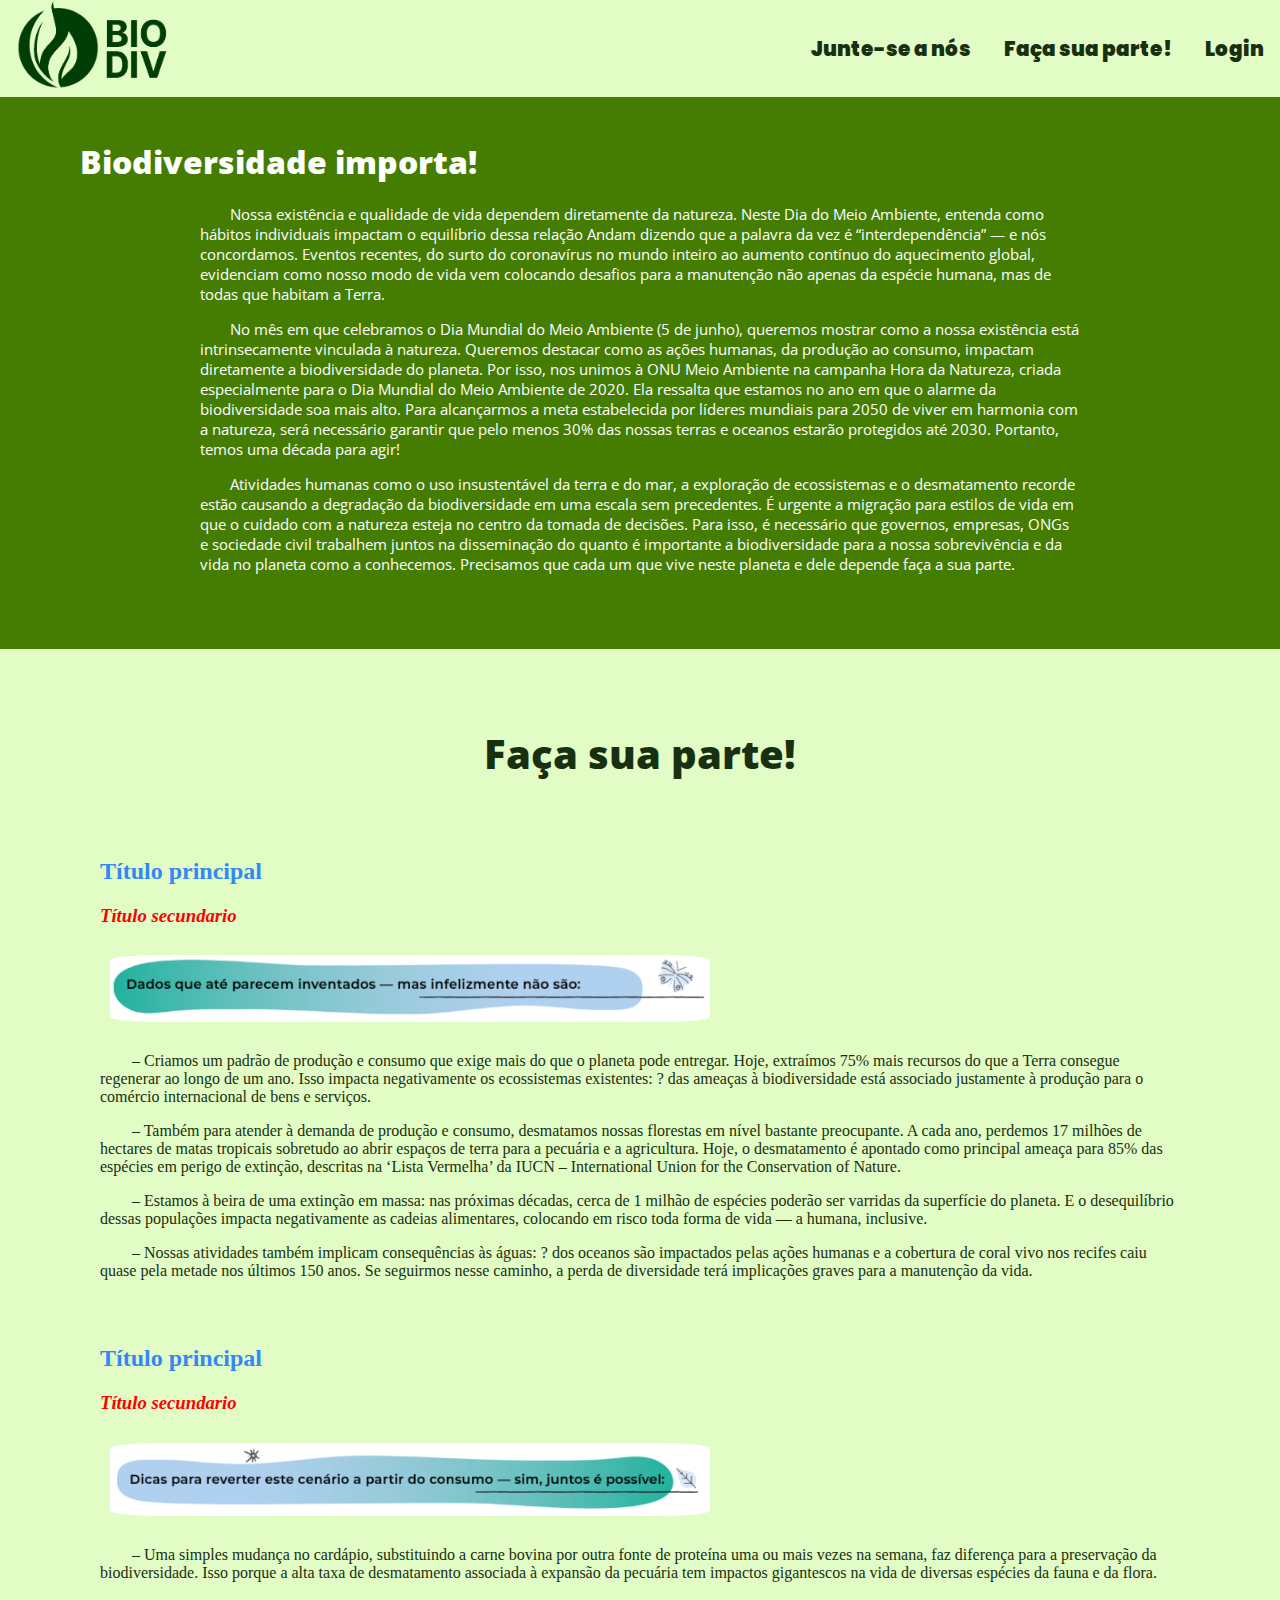
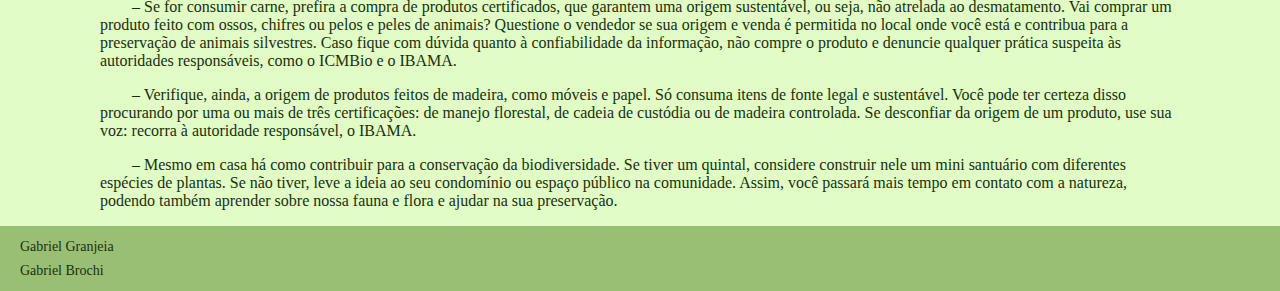
==== index.html @ ea5380e3 "novo" ====
<!DOCTYPE html>
<html lang="pt-br">
<head>
    <meta charset="UTF-8">
    <meta name="viewport" content="width=device-width, initial-scale=1.0">
    <title>Biodiversidade importa!</title>
    <link rel="stylesheet" href="style.css">
    <link rel="shortcut icon" href="icons/favicon.ico" type="image/x-icon">
</head>
<body>
    <header>
        <nav class="navBar">
            <a href="index.html"><img src="assets/Logo.png" alt="Logo"></a>
            <a href="cadastro.html">Junte-se a nós</a>
            <a href="#facaSuaParte">Faça sua parte!</a>
            <a href="login.html">Login</a>
        </nav>
    </header>
    <main>
        <div class="informacoesPrincipais">
            <h1>Biodiversidade importa!</h1>
            <p>&emsp;&emsp;Nossa existência e qualidade de vida dependem diretamente da natureza. Neste Dia do Meio Ambiente, entenda como hábitos individuais impactam o equilíbrio dessa relação Andam dizendo que a palavra da vez é “interdependência” — e nós concordamos. Eventos recentes, do surto do coronavírus no mundo inteiro ao aumento contínuo do aquecimento global, evidenciam como nosso modo de vida vem colocando desafios para a manutenção não apenas da espécie humana, mas de todas que habitam a Terra.  </p>
            <p>&emsp;&emsp;No mês em que celebramos o Dia Mundial do Meio Ambiente (5 de junho), queremos mostrar como a nossa existência está intrinsecamente vinculada à natureza. Queremos destacar como as ações humanas, da produção ao consumo, impactam diretamente a biodiversidade do planeta. Por isso, nos unimos à ONU Meio Ambiente na campanha Hora da Natureza, criada especialmente para o Dia Mundial do Meio Ambiente de 2020. Ela ressalta que estamos no ano em que o alarme da biodiversidade soa mais alto. Para alcançarmos a meta estabelecida por líderes mundiais para 2050 de viver em harmonia com a natureza, será necessário garantir que pelo menos 30% das nossas terras e oceanos estarão protegidos até 2030. Portanto, temos uma década para agir! </p>
            <p>&emsp;&emsp;Atividades humanas como o uso insustentável da terra e do mar, a exploração de ecossistemas e o desmatamento recorde estão causando a degradação da biodiversidade em uma escala sem precedentes. É urgente a migração para estilos de vida em que o cuidado com a natureza esteja no centro da tomada de decisões. Para isso, é necessário que governos, empresas, ONGs e sociedade civil trabalhem juntos na disseminação do quanto é importante a biodiversidade para a nossa sobrevivência e da vida no planeta como a conhecemos. Precisamos que cada um que vive neste planeta e dele depende faça a sua parte. </p>
        </div>
        <div id="facaSuaParte">
            <h1>Faça sua parte!</h1>
            <div class="dicasDoQueFazer">             
                <div class="conteudo">
                  <h2>Título principal</h2>
                  <h3>Título secundario</h3>
                  <div class="imgEntreAssuntos">
                    <img src="assets/itensArtboard-1-copy-1024x124.png" alt="chamada">
                  </div>  
                  <p>&emsp;&emsp;– Criamos um padrão de produção e consumo que exige mais do que o planeta pode entregar. Hoje, extraímos 75% mais recursos do que a Terra consegue regenerar ao longo de um ano. Isso impacta negativamente os ecossistemas existentes: ? das ameaças à biodiversidade está associado justamente à produção para o comércio internacional de bens e serviços.</p>
                  <p>&emsp;&emsp;– Também para atender à demanda de produção e consumo, desmatamos nossas florestas em nível bastante preocupante. A cada ano, perdemos 17 milhões de hectares de matas tropicais sobretudo ao abrir espaços de terra para a pecuária e a agricultura. Hoje, o desmatamento é apontado como principal ameaça para 85% das espécies em perigo de extinção, descritas na ‘Lista Vermelha’ da IUCN – International Union for the Conservation of Nature. </p>
                  <p>&emsp;&emsp;– Estamos à beira de uma extinção em massa: nas próximas décadas, cerca de 1 milhão de espécies poderão ser varridas da superfície do planeta. E o desequilíbrio dessas populações impacta negativamente as cadeias alimentares, colocando em risco toda forma de vida — a humana, inclusive.</p>
                  <p>&emsp;&emsp;– Nossas atividades também implicam consequências às águas: ? dos oceanos são impactados pelas ações humanas e a cobertura de coral vivo nos recifes caiu quase pela metade nos últimos 150 anos. Se seguirmos nesse caminho, a perda de diversidade terá implicações graves para a manutenção da vida. </p>
                </div>
              </div>
              <div class="dicasDoQueFazer">              
                <div class="conteudo">
                  <h2>Título principal</h2>
                  <h3>Título secundario</h3>
                  <div class="imgEntreAssuntos">
                    <img src="assets/2.PNG" alt="chamada">
                  </div>  
                  <p>&emsp;&emsp;– Uma simples mudança no cardápio, substituindo a carne bovina por outra fonte de proteína uma ou mais vezes na semana, faz diferença para a preservação da biodiversidade. Isso porque a alta taxa de desmatamento associada à expansão da pecuária tem impactos gigantescos na vida de diversas espécies da fauna e da flora. </p>
                  <p>&emsp;&emsp;– Se for consumir carne, prefira a compra de produtos certificados, que garantem uma origem sustentável, ou seja, não atrelada ao desmatamento. Vai comprar um produto feito com ossos, chifres ou pelos e peles de animais? Questione o vendedor se sua origem e venda é permitida no local onde você está e contribua para a preservação de animais silvestres. Caso fique com dúvida quanto à confiabilidade da informação, não compre o produto e denuncie qualquer prática suspeita às autoridades responsáveis, como o ICMBio e o IBAMA. </p>
                  <p>&emsp;&emsp;– Verifique, ainda, a origem de produtos feitos de madeira, como móveis e papel. Só consuma itens de fonte legal e sustentável. Você pode ter certeza disso procurando por uma ou mais de três certificações: de manejo florestal, de cadeia de custódia ou de madeira controlada. Se desconfiar da origem de um produto, use sua voz: recorra à autoridade responsável, o IBAMA.</p>
                  <p>&emsp;&emsp;– Mesmo em casa há como contribuir para a conservação da biodiversidade. Se tiver um quintal, considere construir nele um mini santuário com diferentes espécies de plantas. Se não tiver, leve a ideia ao seu condomínio ou espaço público na comunidade. Assim, você passará mais tempo em contato com a natureza, podendo também aprender sobre nossa fauna e flora e ajudar na sua preservação. </p>
                </div>
              </div>
        </div>
    </main>
    <footer>
        <a href="https://gabriel-16n5.github.io/cv/">Gabriel Granjeia</a>
        <a href="https://gabrielbrochi.github.io/Curriculum-Vitae/">Gabriel Brochi</a>
    </footer>
</body>
</html>
---- style.css ----
@import url('https://fonts.googleapis.com/css2?family=Sour+Gummy:ital,wght@0,100..900;1,100..900&display=swap');
@import url('https://fonts.googleapis.com/css2?family=Poppins:ital,wght@0,100;0,200;0,300;0,400;0,500;0,600;0,700;0,800;0,900;1,100;1,200;1,300;1,400;1,500;1,600;1,700;1,800;1,900&family=Sour+Gummy:ital,wght@0,100..900;1,100..900&display=swap');
@import url('https://fonts.googleapis.com/css2?family=Open+Sans:ital,wght@0,300..800;1,300..800&display=swap');

/* 
    Regra das cores:
        BG: #ffffff
        PRINCIPAL: 
        Secundário: 
        Terciario: 
        Extra: 
*/

body {
    background-color: #ffffff;
    margin: 0;
}

header {
    background-color: #E2FCC5;
}

.navBar {
    width: 100%;
    display: flex;
    align-items: center;
    justify-content: space-around;
    font-weight: 900;
    font-size: 20px;

}

/* configura aqui a imagem no logo no canto esquerdo superior esquerdo */
.navBar img {
    width: 20%;
    height: 20%;
}

.navBar a {
    text-decoration: none;
    align-content: center;
    font-family: 'Poppins', sans-serif;
    color: #193010;
}
.navBar a:hover {
    color:#678C30;
}

.informacoesPrincipais {
    border-top: 1px solid transparent;
    background-color: #447D02;
    color: #ffffff;
}

.informacoesPrincipais {
    padding-bottom: 60px;
}

.informacoesPrincipais p {
    margin-left: 200px;
    margin-right: 200px;
    font-size: 15px;
    font-weight: 400;
    font-family: "Open Sans", sans-serif;
}

.informacoesPrincipais h1 {
    color: #ffffff;
    font-size: 32px;
    padding-top: 20px;
    font-family: "Open Sans", sans-serif;
    font-weight: 900;
    margin-left: 80px;
}

#facaSuaParte {
    align-content: center;
    background-color: #E2FCC5;
}

#facaSuaParte h1 {
    font-size: 40px;
    padding-top: 50px;
    font-family: "Open Sans", sans-serif;
    font-weight: 900;
    color: #193010;
    text-align: center;
}

.dicasDoQueFazer {
    display: inline-block;
    vertical-align: top;
    margin-left: 100px;
    margin-right: 100px;
    margin-top: 30px;
}

.dicasDoQueFazer {
    display: inline-block;
    vertical-align: top;
    margin-left: 100px;
    margin-right: 100px;
    margin-top: 30px;
}

.dicasDoQueFazer p {
    color: #193010;
}

.dicasDoQueFazer h2 {
    color: #3388f5;
}

.dicasDoQueFazer h3 {
    font-style: italic;
    color: red;
}

.conteudo {
    align-items: center;
    width: 100%;
}

.dicasDoQueFazer img {
    object-fit: cover;
    width: 100%;
    height: 700px;
    border-radius: 8%;
}

.imgEntreAssuntos {
    padding: 10px;
    margin-right: 20px;
    width: 100%;
    overflow: hidden;
}

.imgEntreAssuntos img {
    max-width: 600px;
    height: auto;
    object-fit: contain;
}

footer { 
    border-top: 5px solid transparent;
    border-bottom: 10px solid transparent;
    text-align: center; 
    background-color: #99BF73; 
    color: #ffffff; 
    height: 50px; 
    width: 100%; 
    position: relative; 
    bottom: 0; 
}

footer a {
    color: #193010; 
    margin-top: 8px;
    margin-left: 20px;
    display: flex;
    align-items: center;
    justify-content: flex-start;
    text-align: center;
    font-size: 14px;
    text-decoration: none;
}
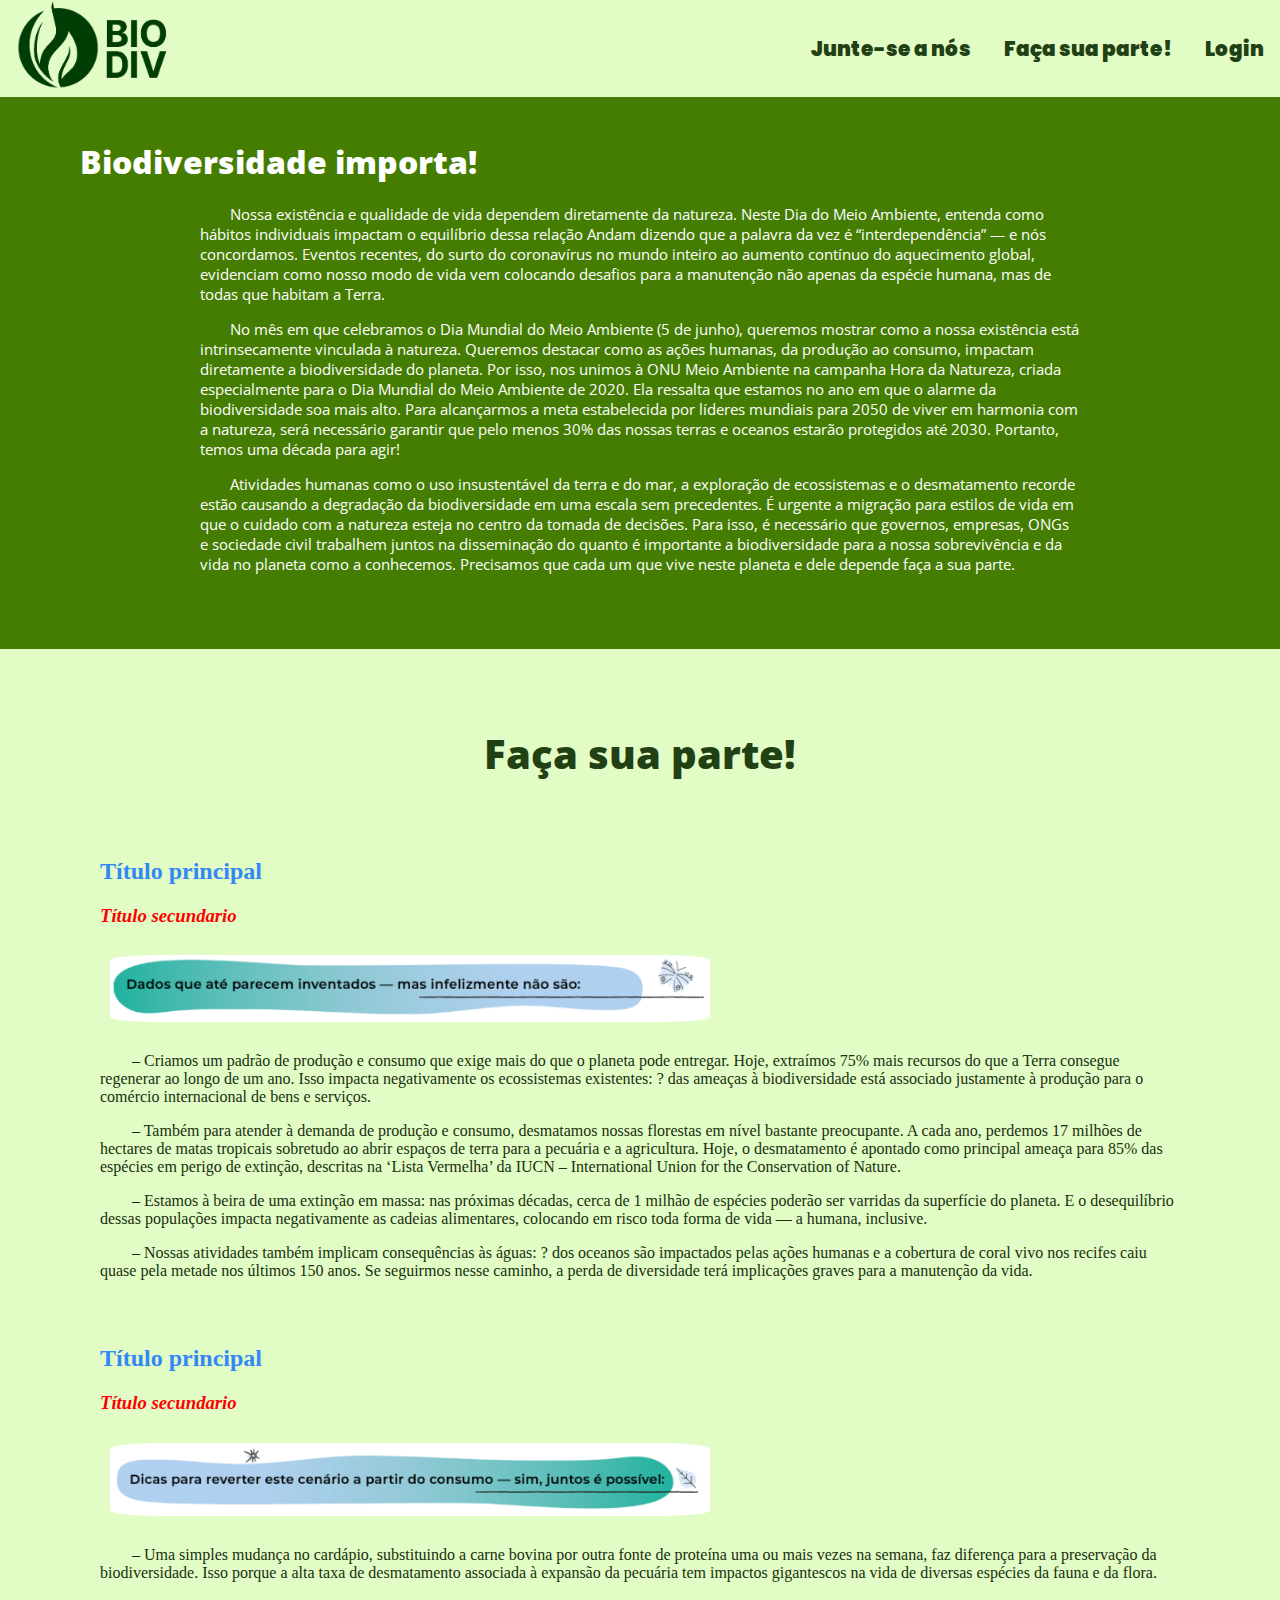
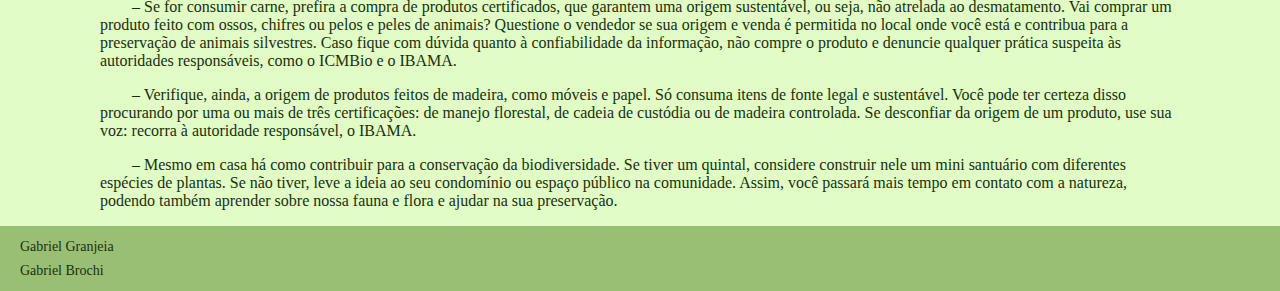
==== commit 498a006a: "1" ====
--- a/index.html
+++ b/index.html
@@ -6,6 +6,7 @@
     <title>Biodiversidade importa!</title>
     <link rel="stylesheet" href="style.css">
     <link rel="shortcut icon" href="icons/favicon.ico" type="image/x-icon">
+    <link rel="stylesheet" href="https://fonts.googleapis.com/css2?family=Material+Symbols+Outlined" />
 </head>
 <body>
     <header>
--- a/style.css
+++ b/style.css
@@ -30,7 +30,6 @@
 
 }
 
-/* configura aqui a imagem no logo no canto esquerdo superior esquerdo */
 .navBar img {
     width: 20%;
     height: 20%;
@@ -40,10 +39,14 @@
     text-decoration: none;
     align-content: center;
     font-family: 'Poppins', sans-serif;
-    color: #193010;
+    color: #214013;
 }
 .navBar a:hover {
     color:#678C30;
+}
+
+.navBar i {
+    color: #214013;
 }
 
 .informacoesPrincipais {
@@ -83,7 +86,7 @@
     padding-top: 50px;
     font-family: "Open Sans", sans-serif;
     font-weight: 900;
-    color: #193010;
+    color: #214013;
     text-align: center;
 }
 
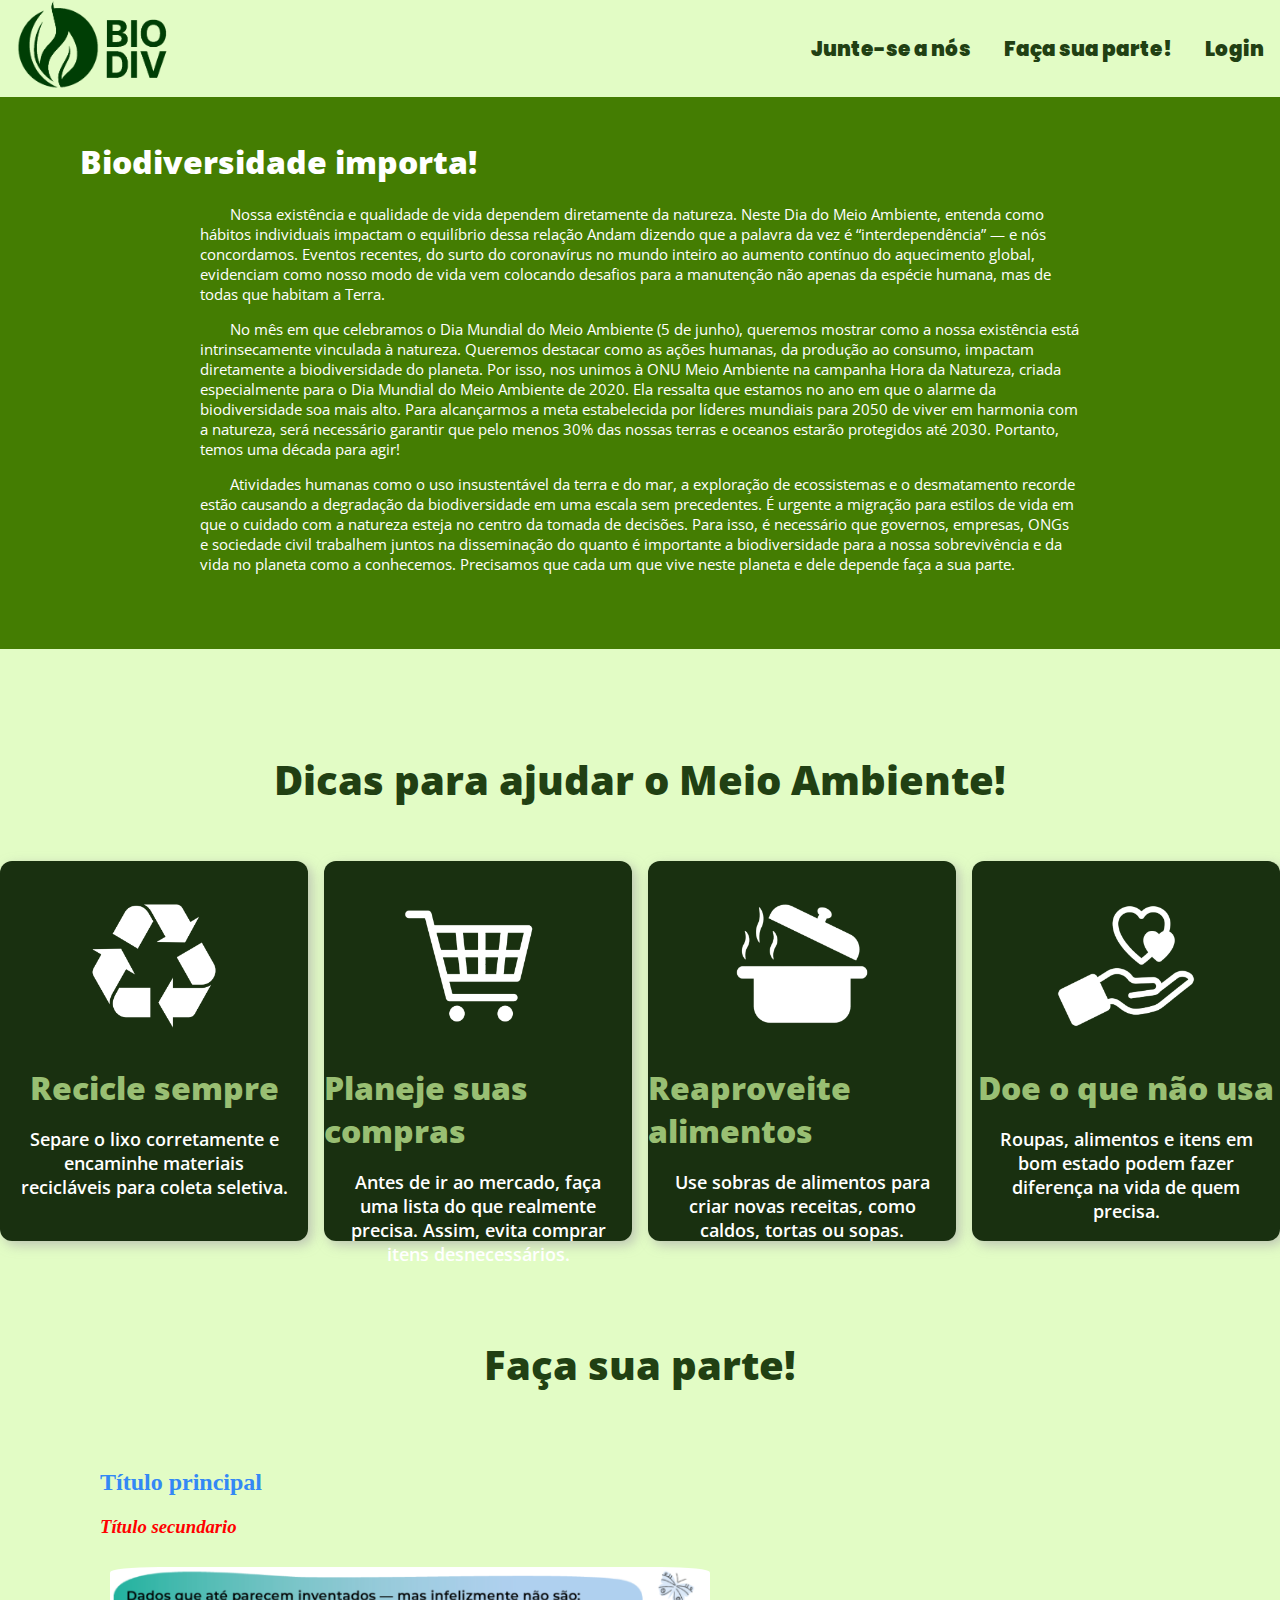
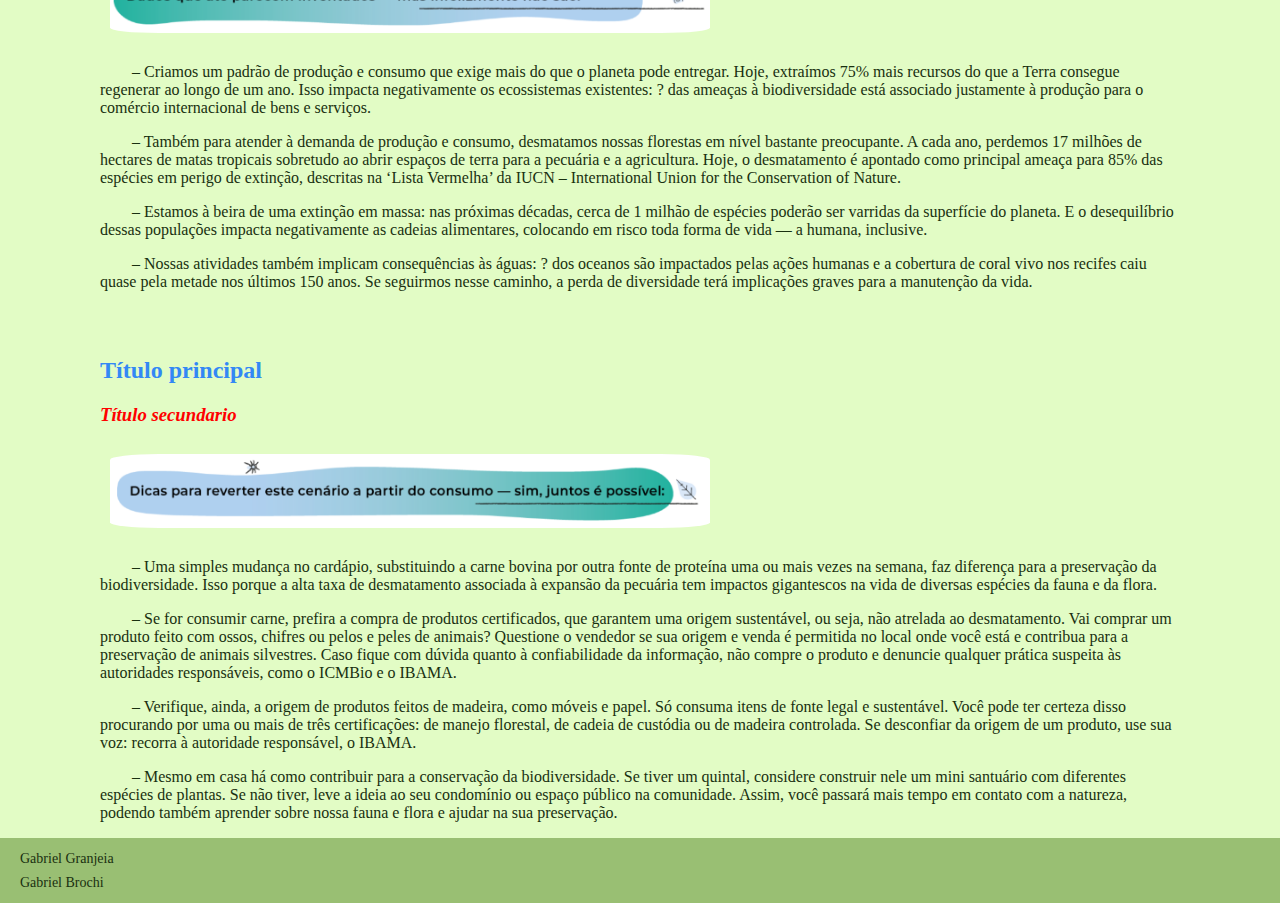
==== commit 949aa0bf: "cards" ====
--- a/index.html
+++ b/index.html
@@ -24,6 +24,40 @@
             <p>&emsp;&emsp;No mês em que celebramos o Dia Mundial do Meio Ambiente (5 de junho), queremos mostrar como a nossa existência está intrinsecamente vinculada à natureza. Queremos destacar como as ações humanas, da produção ao consumo, impactam diretamente a biodiversidade do planeta. Por isso, nos unimos à ONU Meio Ambiente na campanha Hora da Natureza, criada especialmente para o Dia Mundial do Meio Ambiente de 2020. Ela ressalta que estamos no ano em que o alarme da biodiversidade soa mais alto. Para alcançarmos a meta estabelecida por líderes mundiais para 2050 de viver em harmonia com a natureza, será necessário garantir que pelo menos 30% das nossas terras e oceanos estarão protegidos até 2030. Portanto, temos uma década para agir! </p>
             <p>&emsp;&emsp;Atividades humanas como o uso insustentável da terra e do mar, a exploração de ecossistemas e o desmatamento recorde estão causando a degradação da biodiversidade em uma escala sem precedentes. É urgente a migração para estilos de vida em que o cuidado com a natureza esteja no centro da tomada de decisões. Para isso, é necessário que governos, empresas, ONGs e sociedade civil trabalhem juntos na disseminação do quanto é importante a biodiversidade para a nossa sobrevivência e da vida no planeta como a conhecemos. Precisamos que cada um que vive neste planeta e dele depende faça a sua parte. </p>
         </div>
+        <h4>Dicas para ajudar o Meio Ambiente!</h4>
+        <div id="cards">
+          <div class="card">
+            <img src="assets/Reciclagem.png">
+            <div>
+              <h1>Recicle sempre</h1>
+              <h2>Separe o lixo corretamente e encaminhe materiais recicláveis para coleta seletiva.</h2>
+            </div>
+          </div>
+
+          <div class="card">
+            <img src="assets/Carrinho.png">
+            <div>
+              <h1>Planeje suas compras</h1>
+              <h2>Antes de ir ao mercado, faça uma lista do que realmente precisa. Assim, evita comprar itens desnecessários.</h2>
+            </div>
+          </div>
+
+          <div class="card">
+            <img src="assets/Panela.png">
+            <div>
+              <h1>Reaproveite alimentos</h1>
+              <h2>Use sobras de alimentos para criar novas receitas, como caldos, tortas ou sopas.</h2>
+            </div>
+          </div>
+
+          <div class="card">
+            <img src="assets/Doacao.png">
+            <div>
+              <h1>Doe o que não usa</h1>
+              <h2>Roupas, alimentos e itens em bom estado podem fazer diferença na vida de quem precisa.</h2>
+            </div>
+          </div>
+        </div>  
         <div id="facaSuaParte">
             <h1>Faça sua parte!</h1>
             <div class="dicasDoQueFazer">             
--- a/style.css
+++ b/style.css
@@ -12,7 +12,7 @@
 */
 
 body {
-    background-color: #ffffff;
+    background-color: #E2FCC5;
     margin: 0;
 }
 
@@ -41,8 +41,9 @@
     font-family: 'Poppins', sans-serif;
     color: #214013;
 }
+
 .navBar a:hover {
-    color:#678C30;
+    color: #678C30;
 }
 
 .navBar i {
@@ -74,6 +75,75 @@
     font-family: "Open Sans", sans-serif;
     font-weight: 900;
     margin-left: 80px;
+}
+
+h4 {
+    display: flex;
+    justify-content: center;
+    font-size: 40px;
+    padding-top: 50px;
+    font-family: "Open Sans", sans-serif;
+    font-weight: 900;
+    color: #214013;
+    text-align: start;
+}
+
+#cards {
+    display: flex;
+    justify-content: center;
+    align-items: flex-start;
+    height: 400px;
+    font-family: "Open Sans", sans-serif;
+    gap: 16px;
+}
+
+.card {
+    display: flex;
+    justify-content: flex-start;
+    align-items: center;
+    flex-direction: column;
+    background-color: #193010;
+    width: 400px;
+    height: 380px;
+    border-radius: 12px;
+    box-shadow: 4px 4px 12px #aaaa;
+}
+
+.card img {
+    display: block;
+    margin-top: 30px;
+    width: 150px;
+    height: 150px;
+    border-top-left-radius: 12px;
+    border-top-right-radius: 12px;
+}
+
+.card h1 {
+    display: flex;
+    margin-top: 25px;
+    margin-bottom: 6px;
+    font-size: 32px;
+    font-weight: 800;
+    font-family: "Open Sans", sans-serif;
+    color: #99BF73;
+}
+
+.card h2 {
+    text-align: center;
+    margin: 0 19px;
+    padding: 8px 0;
+    font-size: 18px;
+    font-weight: 600;
+    font-family: "Open Sans", sans-serif;
+    color: #ffffff;
+}
+
+.card div {
+    display: flex;
+    flex-direction: column;
+    align-items: center;
+    gap: 4px;
+    height: 50%;
 }
 
 #facaSuaParte {
@@ -144,20 +214,20 @@
     object-fit: contain;
 }
 
-footer { 
+footer {
     border-top: 5px solid transparent;
     border-bottom: 10px solid transparent;
-    text-align: center; 
-    background-color: #99BF73; 
-    color: #ffffff; 
-    height: 50px; 
-    width: 100%; 
-    position: relative; 
-    bottom: 0; 
+    text-align: center;
+    background-color: #99BF73;
+    color: #ffffff;
+    height: 50px;
+    width: 100%;
+    position: relative;
+    bottom: 0;
 }
 
 footer a {
-    color: #193010; 
+    color: #193010;
     margin-top: 8px;
     margin-left: 20px;
     display: flex;
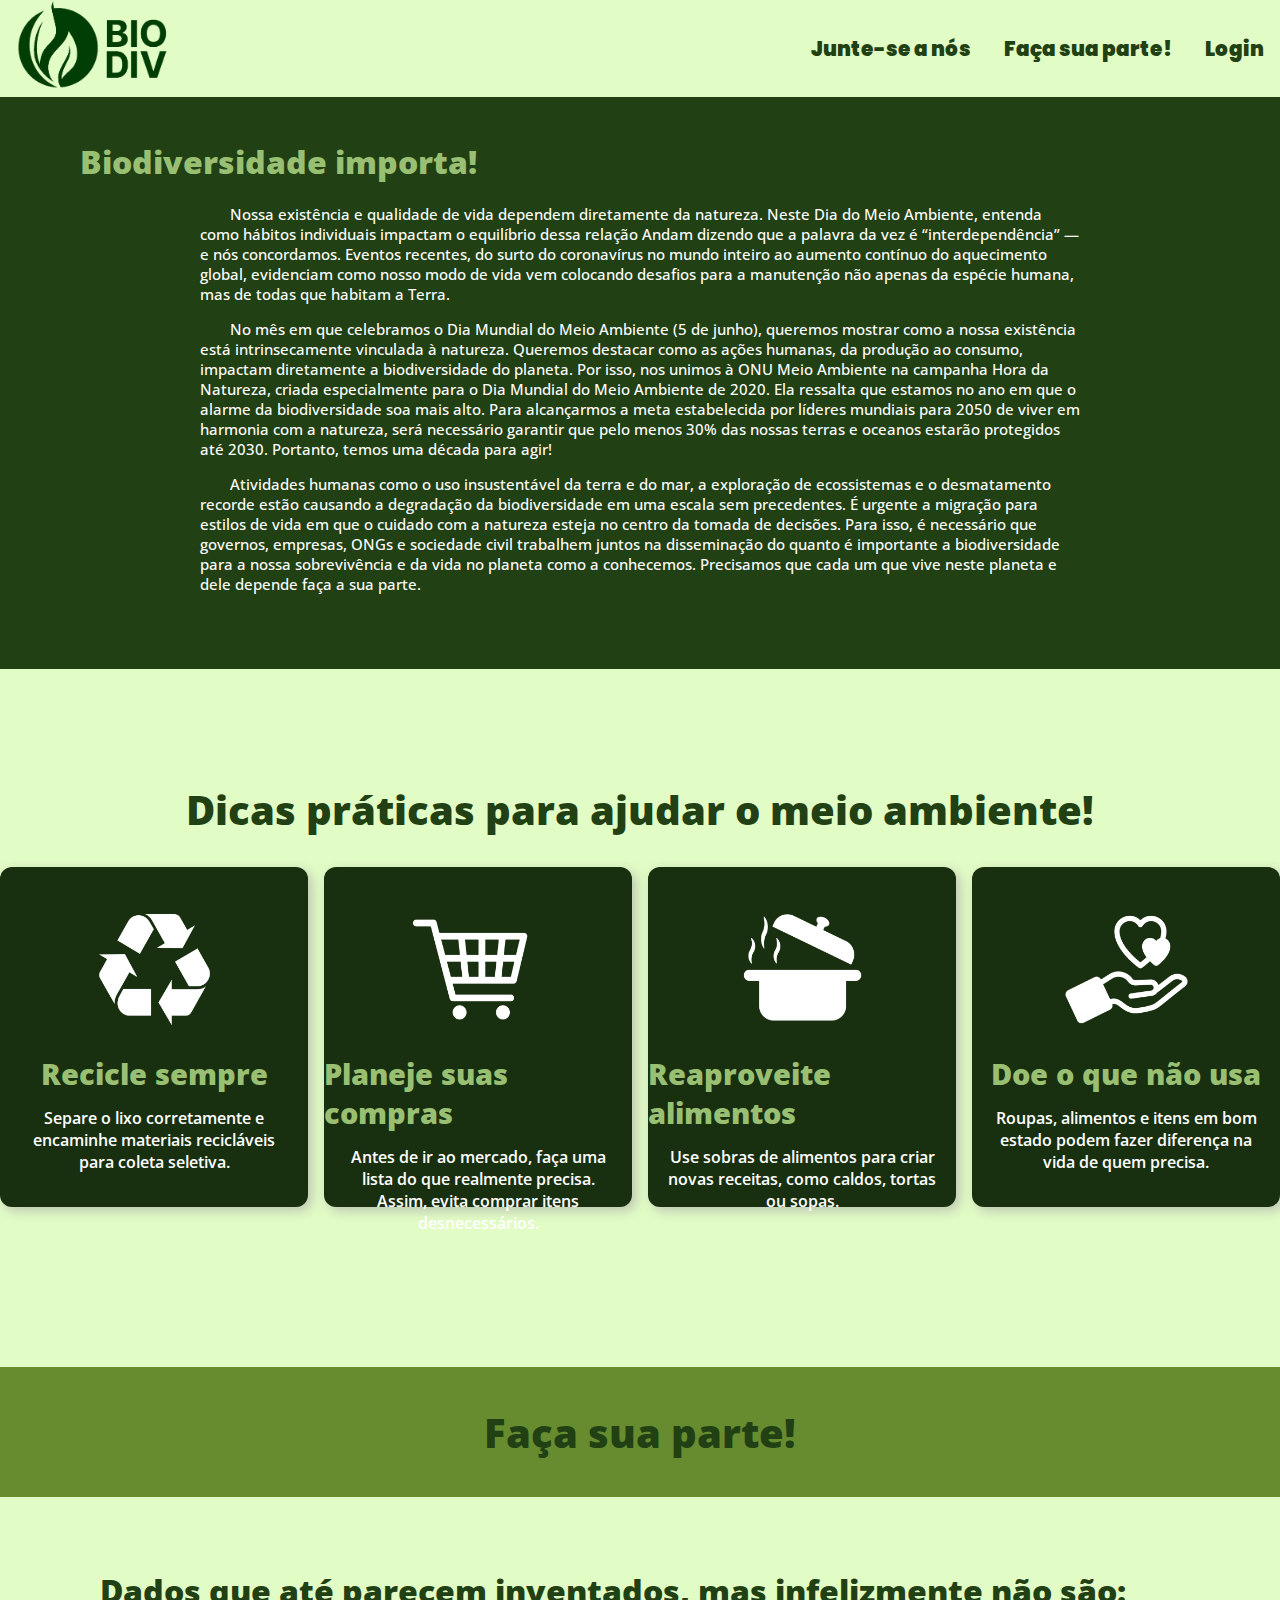
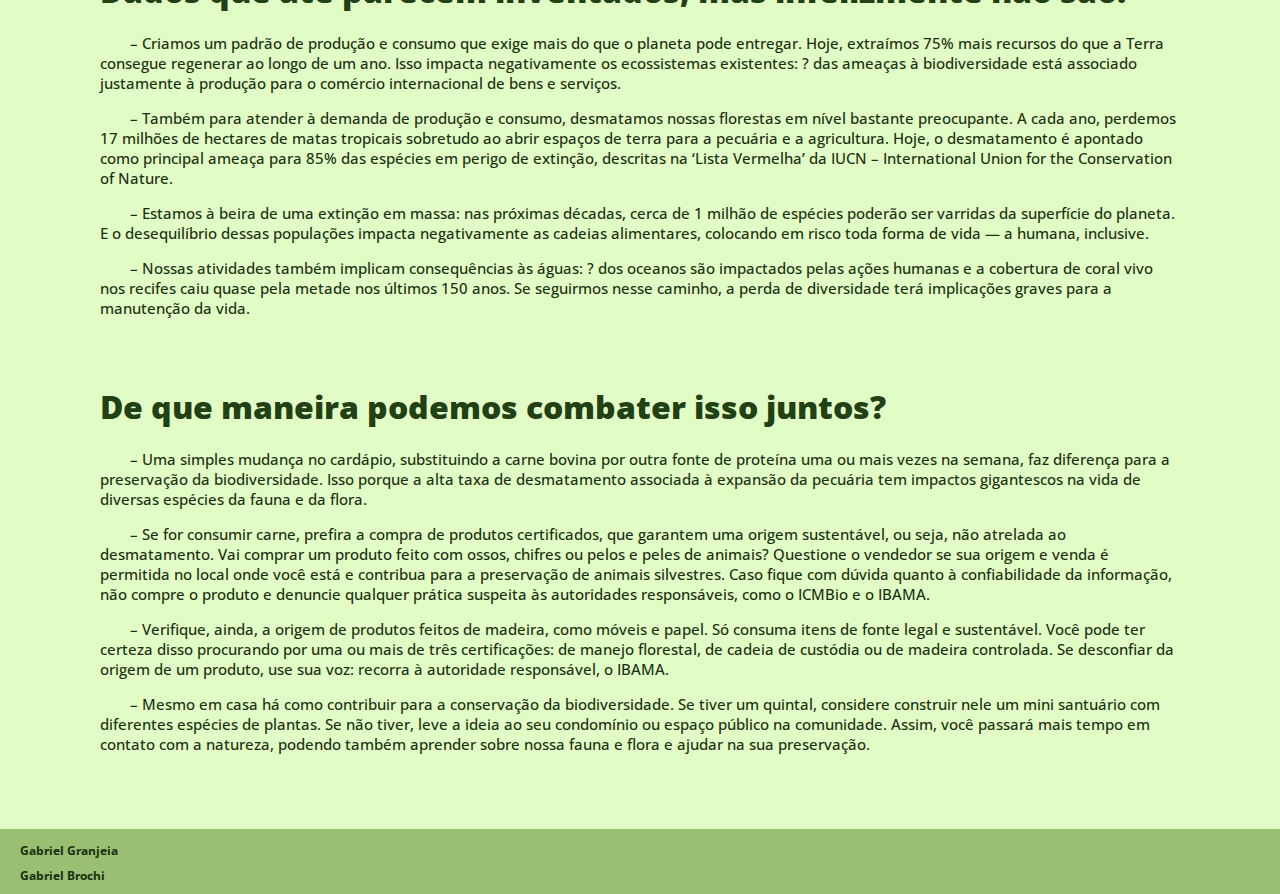
==== commit 4c2c8350: "faça sua parte texto" ====
--- a/index.html
+++ b/index.html
@@ -24,7 +24,7 @@
             <p>&emsp;&emsp;No mês em que celebramos o Dia Mundial do Meio Ambiente (5 de junho), queremos mostrar como a nossa existência está intrinsecamente vinculada à natureza. Queremos destacar como as ações humanas, da produção ao consumo, impactam diretamente a biodiversidade do planeta. Por isso, nos unimos à ONU Meio Ambiente na campanha Hora da Natureza, criada especialmente para o Dia Mundial do Meio Ambiente de 2020. Ela ressalta que estamos no ano em que o alarme da biodiversidade soa mais alto. Para alcançarmos a meta estabelecida por líderes mundiais para 2050 de viver em harmonia com a natureza, será necessário garantir que pelo menos 30% das nossas terras e oceanos estarão protegidos até 2030. Portanto, temos uma década para agir! </p>
             <p>&emsp;&emsp;Atividades humanas como o uso insustentável da terra e do mar, a exploração de ecossistemas e o desmatamento recorde estão causando a degradação da biodiversidade em uma escala sem precedentes. É urgente a migração para estilos de vida em que o cuidado com a natureza esteja no centro da tomada de decisões. Para isso, é necessário que governos, empresas, ONGs e sociedade civil trabalhem juntos na disseminação do quanto é importante a biodiversidade para a nossa sobrevivência e da vida no planeta como a conhecemos. Precisamos que cada um que vive neste planeta e dele depende faça a sua parte. </p>
         </div>
-        <h4>Dicas para ajudar o Meio Ambiente!</h4>
+        <h4>Dicas práticas para ajudar o meio ambiente!</h4>
         <div id="cards">
           <div class="card">
             <img src="assets/Reciclagem.png">
@@ -58,15 +58,12 @@
             </div>
           </div>
         </div>  
+        <h5>Faça sua parte!</h5>
+        </div>
         <div id="facaSuaParte">
-            <h1>Faça sua parte!</h1>
             <div class="dicasDoQueFazer">             
                 <div class="conteudo">
-                  <h2>Título principal</h2>
-                  <h3>Título secundario</h3>
-                  <div class="imgEntreAssuntos">
-                    <img src="assets/itensArtboard-1-copy-1024x124.png" alt="chamada">
-                  </div>  
+                  <h1>Dados que até parecem inventados, mas infelizmente não são:</h1>
                   <p>&emsp;&emsp;– Criamos um padrão de produção e consumo que exige mais do que o planeta pode entregar. Hoje, extraímos 75% mais recursos do que a Terra consegue regenerar ao longo de um ano. Isso impacta negativamente os ecossistemas existentes: ? das ameaças à biodiversidade está associado justamente à produção para o comércio internacional de bens e serviços.</p>
                   <p>&emsp;&emsp;– Também para atender à demanda de produção e consumo, desmatamos nossas florestas em nível bastante preocupante. A cada ano, perdemos 17 milhões de hectares de matas tropicais sobretudo ao abrir espaços de terra para a pecuária e a agricultura. Hoje, o desmatamento é apontado como principal ameaça para 85% das espécies em perigo de extinção, descritas na ‘Lista Vermelha’ da IUCN – International Union for the Conservation of Nature. </p>
                   <p>&emsp;&emsp;– Estamos à beira de uma extinção em massa: nas próximas décadas, cerca de 1 milhão de espécies poderão ser varridas da superfície do planeta. E o desequilíbrio dessas populações impacta negativamente as cadeias alimentares, colocando em risco toda forma de vida — a humana, inclusive.</p>
@@ -75,11 +72,7 @@
               </div>
               <div class="dicasDoQueFazer">              
                 <div class="conteudo">
-                  <h2>Título principal</h2>
-                  <h3>Título secundario</h3>
-                  <div class="imgEntreAssuntos">
-                    <img src="assets/2.PNG" alt="chamada">
-                  </div>  
+                  <h1>De que maneira podemos combater isso juntos? </h1>
                   <p>&emsp;&emsp;– Uma simples mudança no cardápio, substituindo a carne bovina por outra fonte de proteína uma ou mais vezes na semana, faz diferença para a preservação da biodiversidade. Isso porque a alta taxa de desmatamento associada à expansão da pecuária tem impactos gigantescos na vida de diversas espécies da fauna e da flora. </p>
                   <p>&emsp;&emsp;– Se for consumir carne, prefira a compra de produtos certificados, que garantem uma origem sustentável, ou seja, não atrelada ao desmatamento. Vai comprar um produto feito com ossos, chifres ou pelos e peles de animais? Questione o vendedor se sua origem e venda é permitida no local onde você está e contribua para a preservação de animais silvestres. Caso fique com dúvida quanto à confiabilidade da informação, não compre o produto e denuncie qualquer prática suspeita às autoridades responsáveis, como o ICMBio e o IBAMA. </p>
                   <p>&emsp;&emsp;– Verifique, ainda, a origem de produtos feitos de madeira, como móveis e papel. Só consuma itens de fonte legal e sustentável. Você pode ter certeza disso procurando por uma ou mais de três certificações: de manejo florestal, de cadeia de custódia ou de madeira controlada. Se desconfiar da origem de um produto, use sua voz: recorra à autoridade responsável, o IBAMA.</p>
--- a/style.css
+++ b/style.css
@@ -52,7 +52,7 @@
 
 .informacoesPrincipais {
     border-top: 1px solid transparent;
-    background-color: #447D02;
+    background-color: #214013;
     color: #ffffff;
 }
 
@@ -64,12 +64,12 @@
     margin-left: 200px;
     margin-right: 200px;
     font-size: 15px;
-    font-weight: 400;
+    font-weight: 500;
     font-family: "Open Sans", sans-serif;
 }
 
 .informacoesPrincipais h1 {
-    color: #ffffff;
+    color: #99BF73;
     font-size: 32px;
     padding-top: 20px;
     font-family: "Open Sans", sans-serif;
@@ -81,18 +81,20 @@
     display: flex;
     justify-content: center;
     font-size: 40px;
-    padding-top: 50px;
     font-family: "Open Sans", sans-serif;
     font-weight: 900;
     color: #214013;
     text-align: start;
+    padding-top: 60px;
+    padding-bottom: 0px;
+    margin-bottom: 30px;
 }
 
 #cards {
     display: flex;
     justify-content: center;
     align-items: flex-start;
-    height: 400px;
+    height: 500px;
     font-family: "Open Sans", sans-serif;
     gap: 16px;
 }
@@ -103,26 +105,27 @@
     align-items: center;
     flex-direction: column;
     background-color: #193010;
-    width: 400px;
-    height: 380px;
+    margin-top: 0px;
+    width: 370px;
+    height: 340px;
     border-radius: 12px;
     box-shadow: 4px 4px 12px #aaaa;
 }
 
 .card img {
     display: block;
-    margin-top: 30px;
-    width: 150px;
-    height: 150px;
+    margin-top: 35px;
+    width: 135px;
+    height: 135px;
     border-top-left-radius: 12px;
     border-top-right-radius: 12px;
 }
 
 .card h1 {
     display: flex;
-    margin-top: 25px;
-    margin-bottom: 6px;
-    font-size: 32px;
+    margin-top: 17px;
+    margin-bottom: 2px;
+    font-size: 29px;
     font-weight: 800;
     font-family: "Open Sans", sans-serif;
     color: #99BF73;
@@ -132,7 +135,7 @@
     text-align: center;
     margin: 0 19px;
     padding: 8px 0;
-    font-size: 18px;
+    font-size: 16px;
     font-weight: 600;
     font-family: "Open Sans", sans-serif;
     color: #ffffff;
@@ -144,20 +147,26 @@
     align-items: center;
     gap: 4px;
     height: 50%;
+}
+
+h5 {
+    display: flex;
+    height: 130px;
+    justify-content: center;
+    align-items: center;
+    font-size: 40px;
+    font-family: "Open Sans", sans-serif;
+    font-weight: 900;
+    margin: 0; 
+    color: #214013;
+    background-color: #678C30;
 }
 
 #facaSuaParte {
     align-content: center;
     background-color: #E2FCC5;
-}
-
-#facaSuaParte h1 {
-    font-size: 40px;
-    padding-top: 50px;
-    font-family: "Open Sans", sans-serif;
-    font-weight: 900;
-    color: #214013;
-    text-align: center;
+    margin-top: 20px;
+    margin-bottom: 60px;
 }
 
 .dicasDoQueFazer {
@@ -177,16 +186,17 @@
 }
 
 .dicasDoQueFazer p {
+    font-size: 15px;
+    font-weight: 500;
+    font-family: "Open Sans", sans-serif;
     color: #193010;
 }
 
-.dicasDoQueFazer h2 {
-    color: #3388f5;
-}
-
-.dicasDoQueFazer h3 {
-    font-style: italic;
-    color: red;
+.dicasDoQueFazer h1 {
+    color: #214013;
+    font-size: 32px;
+    font-weight: 900;
+    font-family: "Open Sans", sans-serif;
 }
 
 .conteudo {
@@ -227,6 +237,8 @@
 }
 
 footer a {
+    font-weight: 700;
+    font-family: "Open Sans", sans-serif;
     color: #193010;
     margin-top: 8px;
     margin-left: 20px;
@@ -234,6 +246,6 @@
     align-items: center;
     justify-content: flex-start;
     text-align: center;
-    font-size: 14px;
+    font-size: 12px;
     text-decoration: none;
 }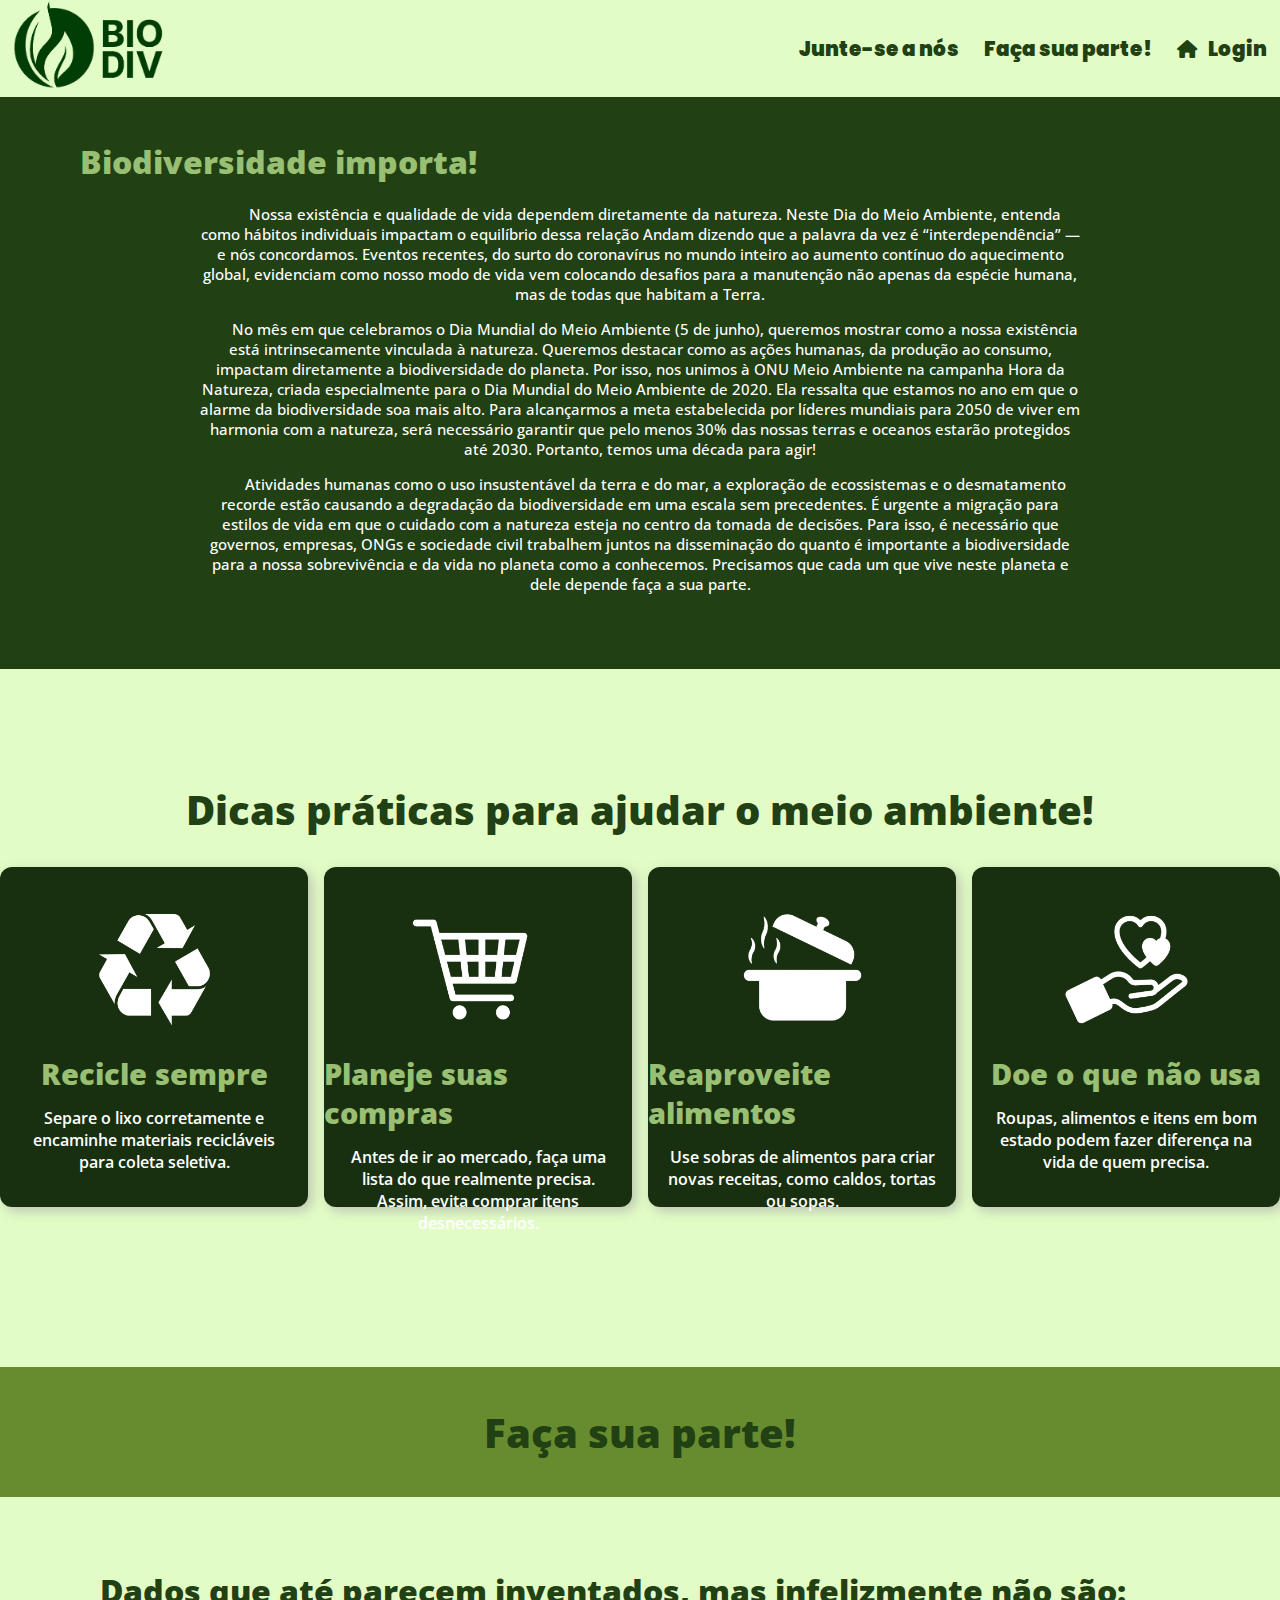
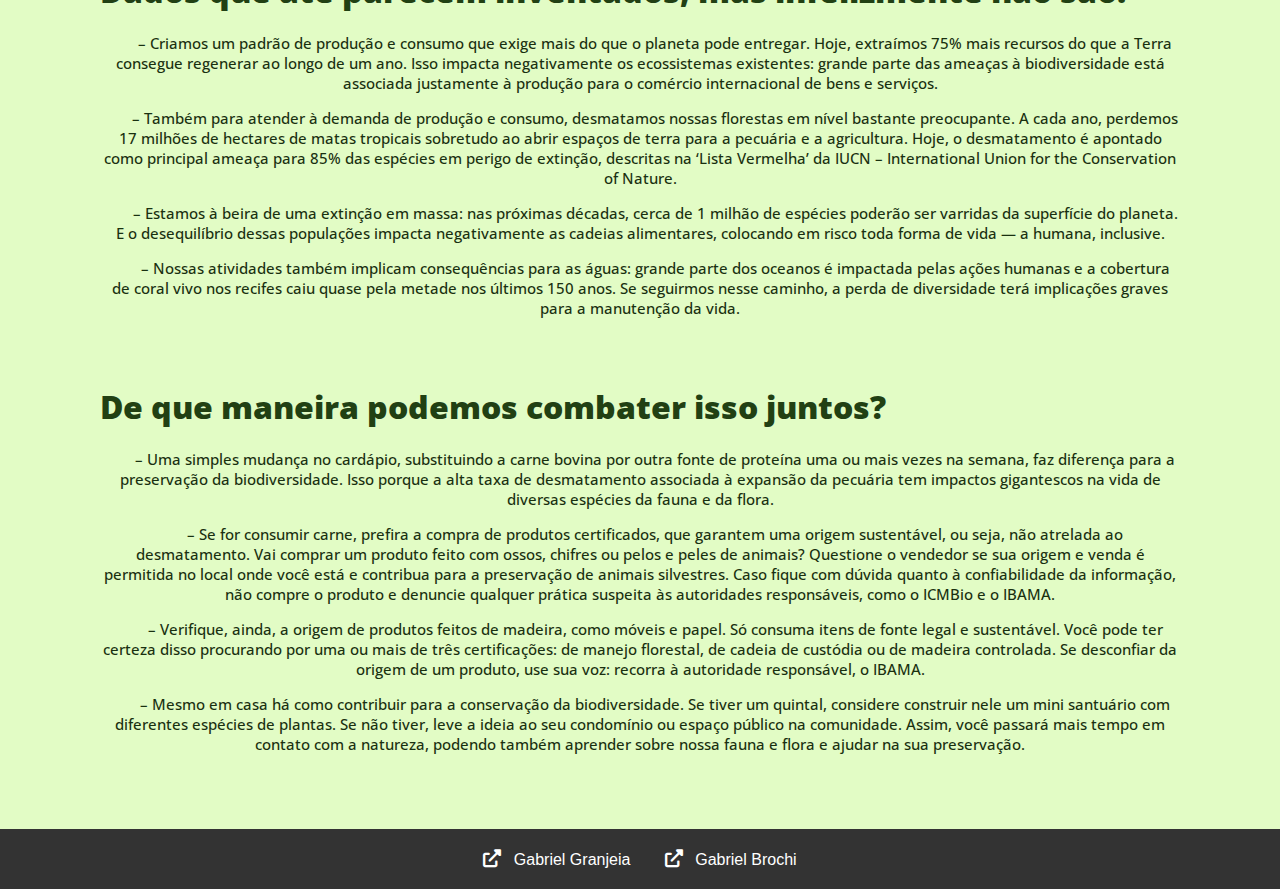
==== commit 6f0f705d: "chore: some fixes and added icons" ====
--- a/index.html
+++ b/index.html
@@ -7,15 +7,17 @@
     <link rel="stylesheet" href="style.css">
     <link rel="shortcut icon" href="icons/favicon.ico" type="image/x-icon">
     <link rel="stylesheet" href="https://fonts.googleapis.com/css2?family=Material+Symbols+Outlined" />
+    <link rel="stylesheet" href="https://cdnjs.cloudflare.com/ajax/libs/font-awesome/6.0.0-beta3/css/all.min.css">
+
 </head>
 <body>
     <header>
-        <nav class="navBar">
-            <a href="index.html"><img src="assets/Logo.png" alt="Logo"></a>
-            <a href="cadastro.html">Junte-se a nós</a>
-            <a href="#facaSuaParte">Faça sua parte!</a>
-            <a href="login.html">Login</a>
-        </nav>
+      <nav class="navBar">
+        <a href="index.html"><img src="assets/Logo.png" alt="Logo"></a>
+        <a href="cadastro.html">Junte-se a nós</a>
+        <a href="#facaSuaParte">Faça sua parte!</a>
+        <a href="login.html"><i class="fas fa-home"></i> Login</a>
+      </nav>
     </header>
     <main>
         <div class="informacoesPrincipais">
@@ -27,7 +29,9 @@
         <h4>Dicas práticas para ajudar o meio ambiente!</h4>
         <div id="cards">
           <div class="card">
-            <img src="assets/Reciclagem.png">
+            <a href="https://g.co/kgs/xJgg7MY" target="_blank">
+              <img src="assets/Reciclagem.png">
+            </a>
             <div>
               <h1>Recicle sempre</h1>
               <h2>Separe o lixo corretamente e encaminhe materiais recicláveis para coleta seletiva.</h2>
@@ -35,7 +39,9 @@
           </div>
 
           <div class="card">
-            <img src="assets/Carrinho.png">
+            <a href="https://www.any.do/pt-br/grocery-list/" target="_blank">
+              <img src="assets/Carrinho.png">
+            </a>
             <div>
               <h1>Planeje suas compras</h1>
               <h2>Antes de ir ao mercado, faça uma lista do que realmente precisa. Assim, evita comprar itens desnecessários.</h2>
@@ -43,7 +49,9 @@
           </div>
 
           <div class="card">
-            <img src="assets/Panela.png">
+            <a href="https://www.oseudinheirovalemais.com.br/15-receitas-com-cascas-e-talos-de-frutas-legumes-e-verduras/" target="_blank">
+              <img src="assets/Panela.png">
+            </a>
             <div>
               <h1>Reaproveite alimentos</h1>
               <h2>Use sobras de alimentos para criar novas receitas, como caldos, tortas ou sopas.</h2>
@@ -51,7 +59,9 @@
           </div>
 
           <div class="card">
-            <img src="assets/Doacao.png">
+            <a href="https://www.ongsbrasil.com.br/default.asp?Pag=1&Destino=Instituicoes&Estado=PR&Cidade=Cornelio%20Procopio" target="_blank">
+              <img src="assets/Doacao.png" alt="Imagem de Doação">
+            </a>
             <div>
               <h1>Doe o que não usa</h1>
               <h2>Roupas, alimentos e itens em bom estado podem fazer diferença na vida de quem precisa.</h2>
@@ -64,10 +74,10 @@
             <div class="dicasDoQueFazer">             
                 <div class="conteudo">
                   <h1>Dados que até parecem inventados, mas infelizmente não são:</h1>
-                  <p>&emsp;&emsp;– Criamos um padrão de produção e consumo que exige mais do que o planeta pode entregar. Hoje, extraímos 75% mais recursos do que a Terra consegue regenerar ao longo de um ano. Isso impacta negativamente os ecossistemas existentes: ? das ameaças à biodiversidade está associado justamente à produção para o comércio internacional de bens e serviços.</p>
+                  <p>&emsp;&emsp;– Criamos um padrão de produção e consumo que exige mais do que o planeta pode entregar. Hoje, extraímos 75% mais recursos do que a Terra consegue regenerar ao longo de um ano. Isso impacta negativamente os ecossistemas existentes: grande parte das ameaças à biodiversidade está associada justamente à produção para o comércio internacional de bens e serviços.</p>
                   <p>&emsp;&emsp;– Também para atender à demanda de produção e consumo, desmatamos nossas florestas em nível bastante preocupante. A cada ano, perdemos 17 milhões de hectares de matas tropicais sobretudo ao abrir espaços de terra para a pecuária e a agricultura. Hoje, o desmatamento é apontado como principal ameaça para 85% das espécies em perigo de extinção, descritas na ‘Lista Vermelha’ da IUCN – International Union for the Conservation of Nature. </p>
                   <p>&emsp;&emsp;– Estamos à beira de uma extinção em massa: nas próximas décadas, cerca de 1 milhão de espécies poderão ser varridas da superfície do planeta. E o desequilíbrio dessas populações impacta negativamente as cadeias alimentares, colocando em risco toda forma de vida — a humana, inclusive.</p>
-                  <p>&emsp;&emsp;– Nossas atividades também implicam consequências às águas: ? dos oceanos são impactados pelas ações humanas e a cobertura de coral vivo nos recifes caiu quase pela metade nos últimos 150 anos. Se seguirmos nesse caminho, a perda de diversidade terá implicações graves para a manutenção da vida. </p>
+                  <p>&emsp;&emsp;– Nossas atividades também implicam consequências para as águas: grande parte dos oceanos é impactada pelas ações humanas e a cobertura de coral vivo nos recifes caiu quase pela metade nos últimos 150 anos. Se seguirmos nesse caminho, a perda de diversidade terá implicações graves para a manutenção da vida. </p>
                 </div>
               </div>
               <div class="dicasDoQueFazer">              
@@ -82,8 +92,12 @@
         </div>
     </main>
     <footer>
-        <a href="https://gabriel-16n5.github.io/cv/">Gabriel Granjeia</a>
-        <a href="https://gabrielbrochi.github.io/Curriculum-Vitae/">Gabriel Brochi</a>
-    </footer>
+      <a href="https://gabriel-16n5.github.io/cv/" target="_blank">
+          <i class="fas fa-external-link-alt"></i> Gabriel Granjeia
+      </a>
+      <a href="https://gabrielbrochi.github.io/Curriculum-Vitae/" target="_blank">
+          <i class="fas fa-external-link-alt"></i> Gabriel Brochi
+      </a>
+  </footer>  
 </body>
 </html>--- a/style.css
+++ b/style.css
@@ -16,6 +16,13 @@
     margin: 0;
 }
 
+.cadastro, .login {
+    display: flex;
+    justify-content: center;
+    align-items: center;
+    flex-direction: column;
+}
+
 header {
     background-color: #E2FCC5;
 }
@@ -27,7 +34,6 @@
     justify-content: space-around;
     font-weight: 900;
     font-size: 20px;
-
 }
 
 .navBar img {
@@ -48,6 +54,121 @@
 
 .navBar i {
     color: #214013;
+}
+
+.login {
+    display: flex;
+    justify-content: center;
+    align-items: center;
+    height: 100vh;
+    background-color: #E2FCC5;
+}
+
+.formulario {
+    background-color: #ffffff;
+    padding: 40px;
+    border-radius: 10px;
+    box-shadow: 0 4px 10px rgba(0, 0, 0, 0.1);
+    width: 100%;
+    max-width: 400px;
+}
+
+.tituloFormulario {
+    font-family: 'Poppins', sans-serif;
+    font-size: 24px;
+    font-weight: 600;
+    text-align: center;
+    color: #214013;
+    margin-bottom: 30px;
+}
+
+form {
+    display: flex;
+    flex-direction: column;
+    gap: 20px;
+}
+
+label {
+    font-family: 'Poppins', sans-serif;
+    font-weight: 500;
+    font-size: 16px;
+    color: #214013;
+}
+
+input[type="email"],
+input[type="password"] {
+    padding: 12px;
+    border: 1px solid #214013;
+    border-radius: 5px;
+    font-size: 16px;
+    outline: none;
+    width: 100%;
+    box-sizing: border-box;
+}
+
+input[type="email"]:focus,
+input[type="password"]:focus {
+    border-color: #99BF73;
+}
+
+button {
+    background-color: #678C30;
+    color: #ffffff;
+    padding: 12px;
+    border: none;
+    border-radius: 5px;
+    font-size: 16px;
+    cursor: pointer;
+    width: 100%;
+}
+
+button:hover {
+    background-color: #99BF73;
+}
+
+p {
+    text-align: center;
+    font-family: 'Poppins', sans-serif;
+    font-size: 14px;
+    color: #ffffff;
+}
+
+p a {
+    color: #678C30;
+    text-decoration: none;
+}
+
+p a:hover {
+    text-decoration: underline;
+}
+
+.navBar {
+    width: 100%;
+    display: flex;
+    align-items: center;
+    justify-content: space-around;
+    font-weight: 900;
+    font-size: 20px;
+}
+
+.navBar a i {
+    margin-right: 8px;
+    font-size: 18px;
+}
+
+.navBar img {
+    width: 20%;
+    height: 20%;
+}
+
+.navBar a {
+    text-decoration: none;
+    color: #214013;
+    font-family: 'Poppins', sans-serif;
+}
+
+.navBar a:hover {
+    color: #678C30;
 }
 
 .informacoesPrincipais {
@@ -177,14 +298,6 @@
     margin-top: 30px;
 }
 
-.dicasDoQueFazer {
-    display: inline-block;
-    vertical-align: top;
-    margin-left: 100px;
-    margin-right: 100px;
-    margin-top: 30px;
-}
-
 .dicasDoQueFazer p {
     font-size: 15px;
     font-weight: 500;
@@ -224,28 +337,105 @@
     object-fit: contain;
 }
 
+.formulario {
+    background-color: #ffffff;
+    padding: 50px;
+    margin-bottom: 50px;
+    margin-top: 50px;
+    border-radius: 12px;
+    box-shadow: 4px 4px 12px rgba(0, 0, 0, 0.1);
+    width: 100%;
+    max-width: 600px;
+    font-family: 'Poppins', sans-serif;
+}
+
+.tituloFormulario {
+    text-align: center;
+    color: #214013;
+    font-size: 24px;
+    margin-bottom: 20px;
+    font-weight: 900;
+}
+
+label {
+    display: block;
+    margin-bottom: 10px;
+    font-weight: 600;
+    color: #214013;
+    font-size: 16px;
+}
+
+input[type="text"],
+input[type="email"],
+input[type="tel"],
+input[type="date"],
+input[type="password"],
+textarea {
+    width: 97%;
+    padding: 12px;
+    margin-bottom: 15px;
+    border: 1px solid #ccc;
+    border-radius: 6px;
+    font-size: 16px;
+    background-color: #f9f9f9;
+}
+
+input[type="text"]:focus,
+input[type="email"]:focus,
+input[type="tel"]:focus,
+input[type="date"]:focus,
+input[type="password"]:focus,
+textarea:focus {
+    border-color: #678C30;
+    outline: none;
+    box-shadow: 0 0 5px rgba(103, 140, 48, 0.5);
+}
+
+button {
+    background-color: #678C30;
+    color: #fff;
+    padding: 12px 20px;
+    border: none;
+    border-radius: 6px;
+    font-size: 18px;
+    width: 100%;
+    cursor: pointer;
+    transition: background-color 0.3s ease;
+}
+
+button:hover {
+    background-color: #4d6a21;
+}
+
 footer {
-    border-top: 5px solid transparent;
-    border-bottom: 10px solid transparent;
+    background-color: #333;
+    padding: 20px 0;
     text-align: center;
-    background-color: #99BF73;
-    color: #ffffff;
-    height: 50px;
-    width: 100%;
+    font-family: Arial, sans-serif;
+}
+
+footer a {
+    color: #fff;
+    text-decoration: none;
+    margin: 0 15px;
+    font-size: 16px;
     position: relative;
-    bottom: 0;
-}
-
-footer a {
-    font-weight: 700;
-    font-family: "Open Sans", sans-serif;
-    color: #193010;
-    margin-top: 8px;
-    margin-left: 20px;
-    display: flex;
-    align-items: center;
-    justify-content: flex-start;
-    text-align: center;
-    font-size: 12px;
-    text-decoration: none;
-}+}
+
+footer a:hover {
+    color: #00aaff;
+}
+
+footer a i {
+    margin-right: 8px;
+    font-size: 18px;
+}
+
+footer a:focus {
+    outline: none;
+}
+
+footer a:hover i {
+    color: #00aaff;
+}
+
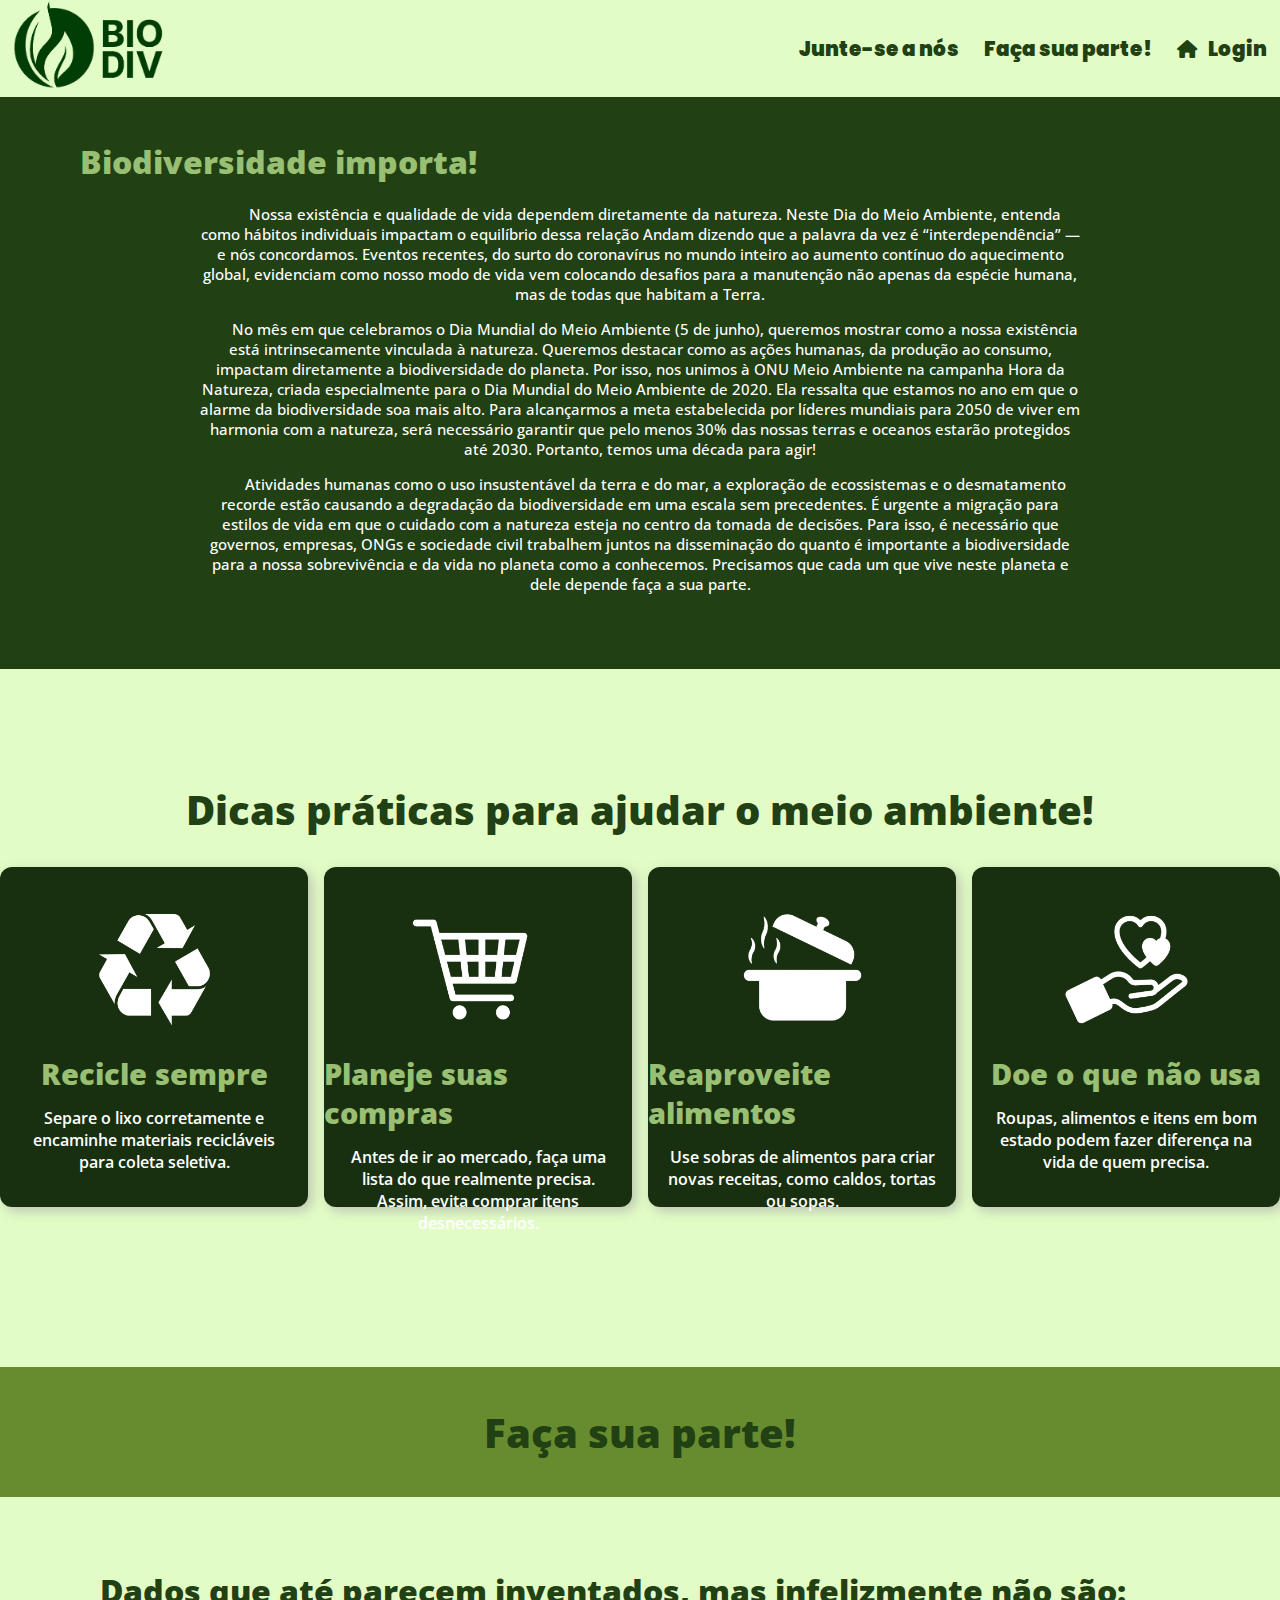
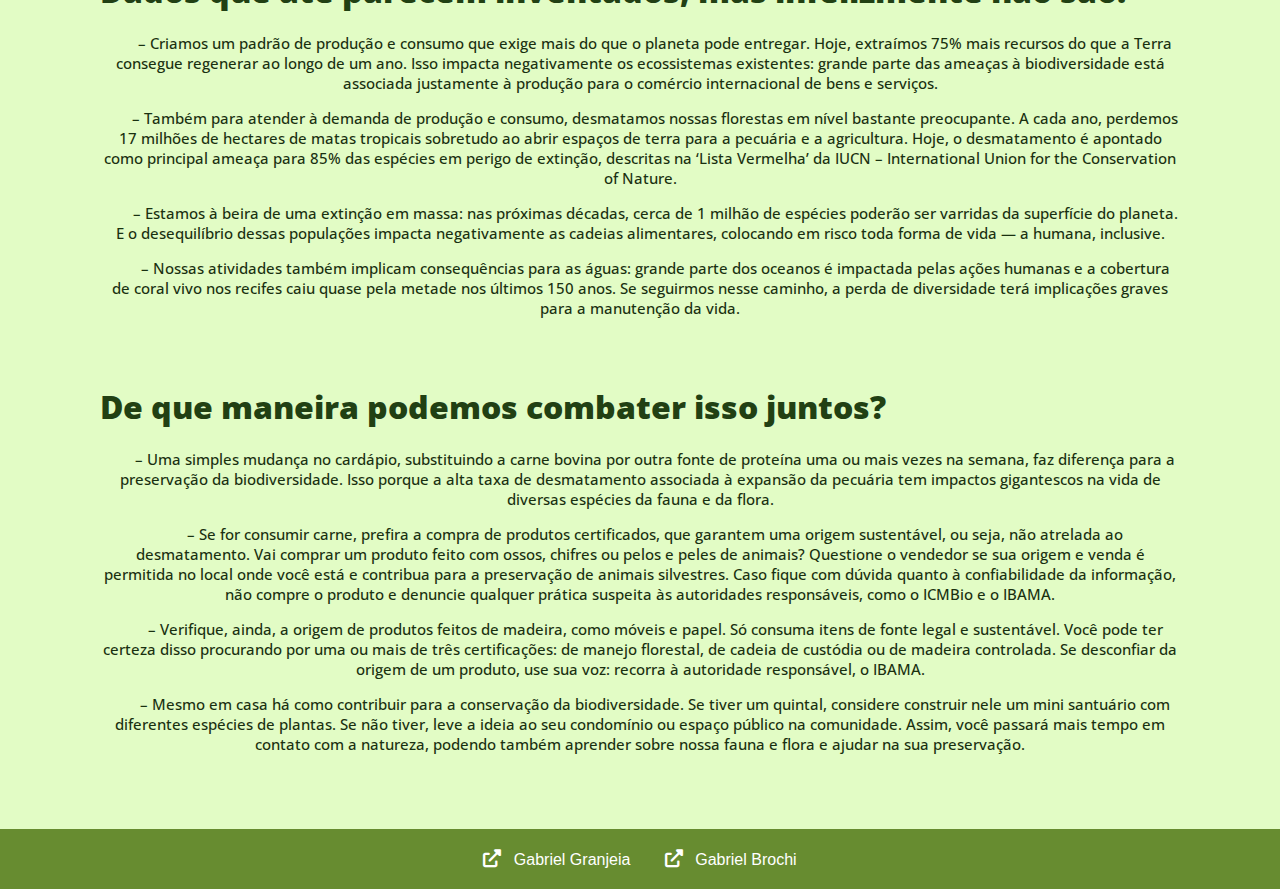
==== commit 1204beab: "chore: html fixes for html checker" ====
--- a/index.html
+++ b/index.html
@@ -6,7 +6,7 @@
     <title>Biodiversidade importa!</title>
     <link rel="stylesheet" href="style.css">
     <link rel="shortcut icon" href="icons/favicon.ico" type="image/x-icon">
-    <link rel="stylesheet" href="https://fonts.googleapis.com/css2?family=Material+Symbols+Outlined" />
+    <link rel="stylesheet" href="https://fonts.googleapis.com/css2?family=Material+Symbols+Outlined">
     <link rel="stylesheet" href="https://cdnjs.cloudflare.com/ajax/libs/font-awesome/6.0.0-beta3/css/all.min.css">
 
 </head>
@@ -30,7 +30,7 @@
         <div id="cards">
           <div class="card">
             <a href="https://g.co/kgs/xJgg7MY" target="_blank">
-              <img src="assets/Reciclagem.png">
+              <img src="assets/Reciclagem.png" alt="reciclagem">
             </a>
             <div>
               <h1>Recicle sempre</h1>
@@ -40,7 +40,7 @@
 
           <div class="card">
             <a href="https://www.any.do/pt-br/grocery-list/" target="_blank">
-              <img src="assets/Carrinho.png">
+              <img src="assets/Carrinho.png" alt="compras">
             </a>
             <div>
               <h1>Planeje suas compras</h1>
@@ -50,7 +50,7 @@
 
           <div class="card">
             <a href="https://www.oseudinheirovalemais.com.br/15-receitas-com-cascas-e-talos-de-frutas-legumes-e-verduras/" target="_blank">
-              <img src="assets/Panela.png">
+              <img src="assets/Panela.png" alt="receitas">
             </a>
             <div>
               <h1>Reaproveite alimentos</h1>
@@ -69,7 +69,6 @@
           </div>
         </div>  
         <h5>Faça sua parte!</h5>
-        </div>
         <div id="facaSuaParte">
             <div class="dicasDoQueFazer">             
                 <div class="conteudo">
--- a/style.css
+++ b/style.css
@@ -408,7 +408,7 @@
 }
 
 footer {
-    background-color: #333;
+    background-color: #678C30;
     padding: 20px 0;
     text-align: center;
     font-family: Arial, sans-serif;
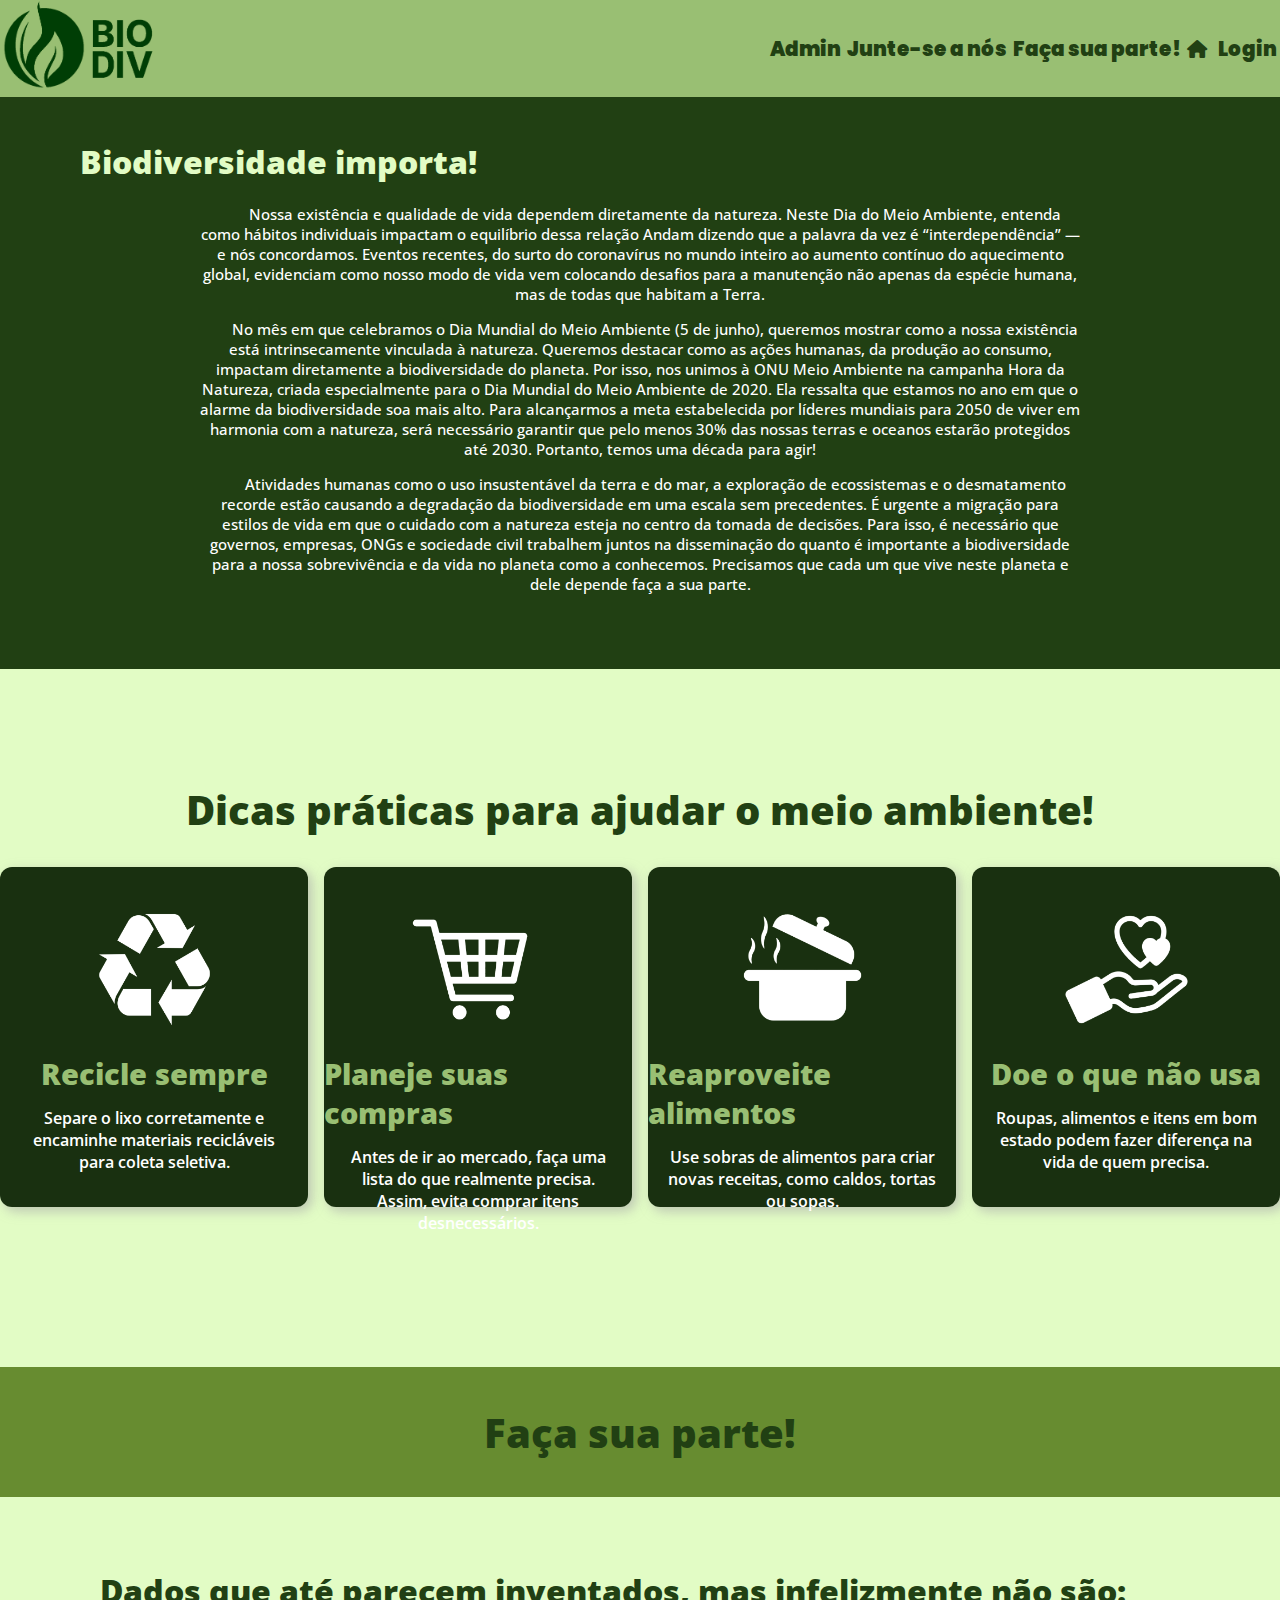
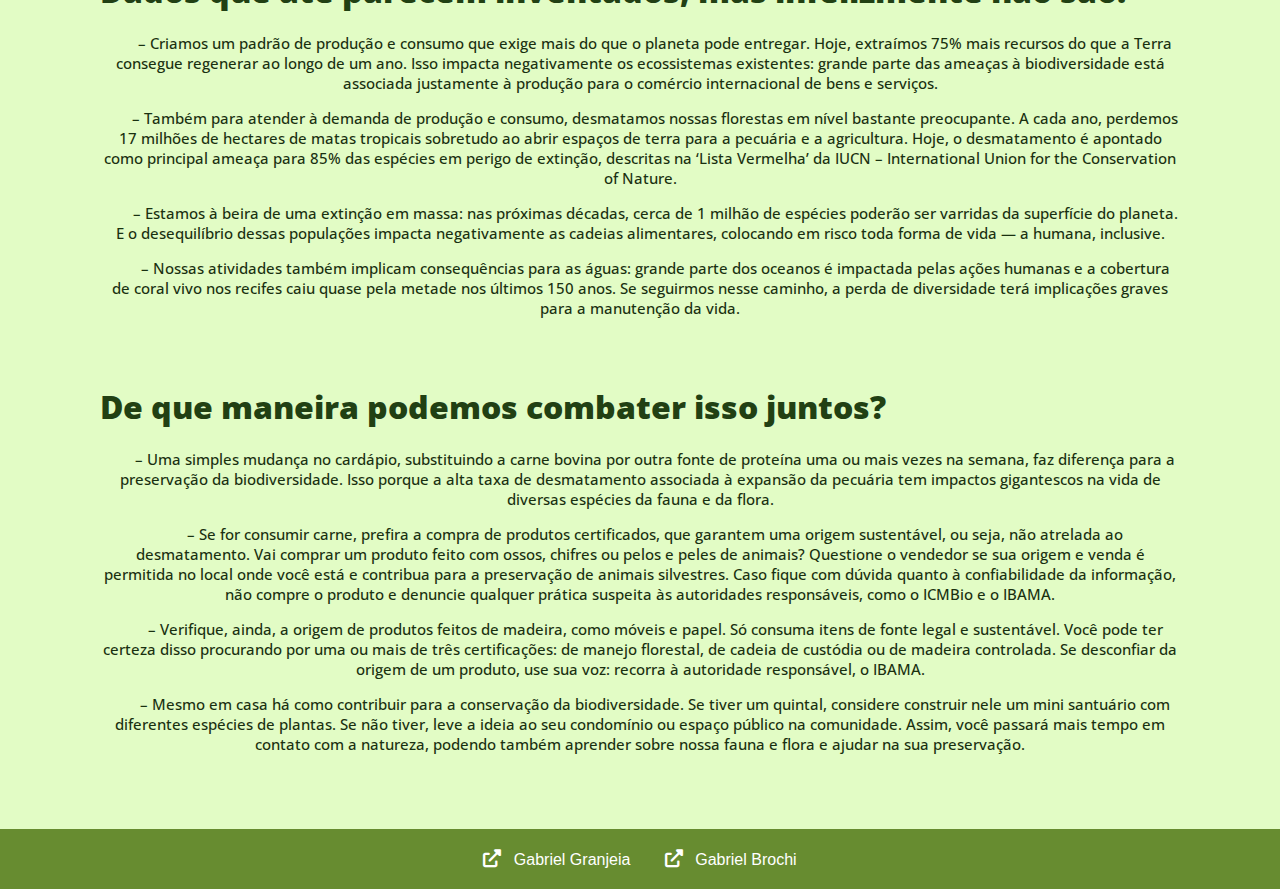
==== commit 67f04ea1: "admin" ====
--- a/index.html
+++ b/index.html
@@ -14,6 +14,7 @@
     <header>
       <nav class="navBar">
         <a href="index.html"><img src="assets/Logo.png" alt="Logo"></a>
+        <a href="admin.html">Admin</a>
         <a href="cadastro.html">Junte-se a nós</a>
         <a href="#facaSuaParte">Faça sua parte!</a>
         <a href="login.html"><i class="fas fa-home"></i> Login</a>
@@ -97,6 +98,6 @@
       <a href="https://gabrielbrochi.github.io/Curriculum-Vitae/" target="_blank">
           <i class="fas fa-external-link-alt"></i> Gabriel Brochi
       </a>
-  </footer>  
+    </footer>  
 </body>
 </html>--- a/style.css
+++ b/style.css
@@ -16,7 +16,7 @@
     margin: 0;
 }
 
-.cadastro, .login {
+.cadastro, .login, .admin{
     display: flex;
     justify-content: center;
     align-items: center;
@@ -24,7 +24,7 @@
 }
 
 header {
-    background-color: #E2FCC5;
+    background-color: #99BF73;
 }
 
 .navBar {
@@ -133,6 +133,7 @@
     color: #ffffff;
 }
 
+
 p a {
     color: #678C30;
     text-decoration: none;
@@ -190,7 +191,7 @@
 }
 
 .informacoesPrincipais h1 {
-    color: #99BF73;
+    color: #E2FCC5;
     font-size: 32px;
     padding-top: 20px;
     font-family: "Open Sans", sans-serif;
@@ -438,4 +439,3 @@
 footer a:hover i {
     color: #00aaff;
 }
-
